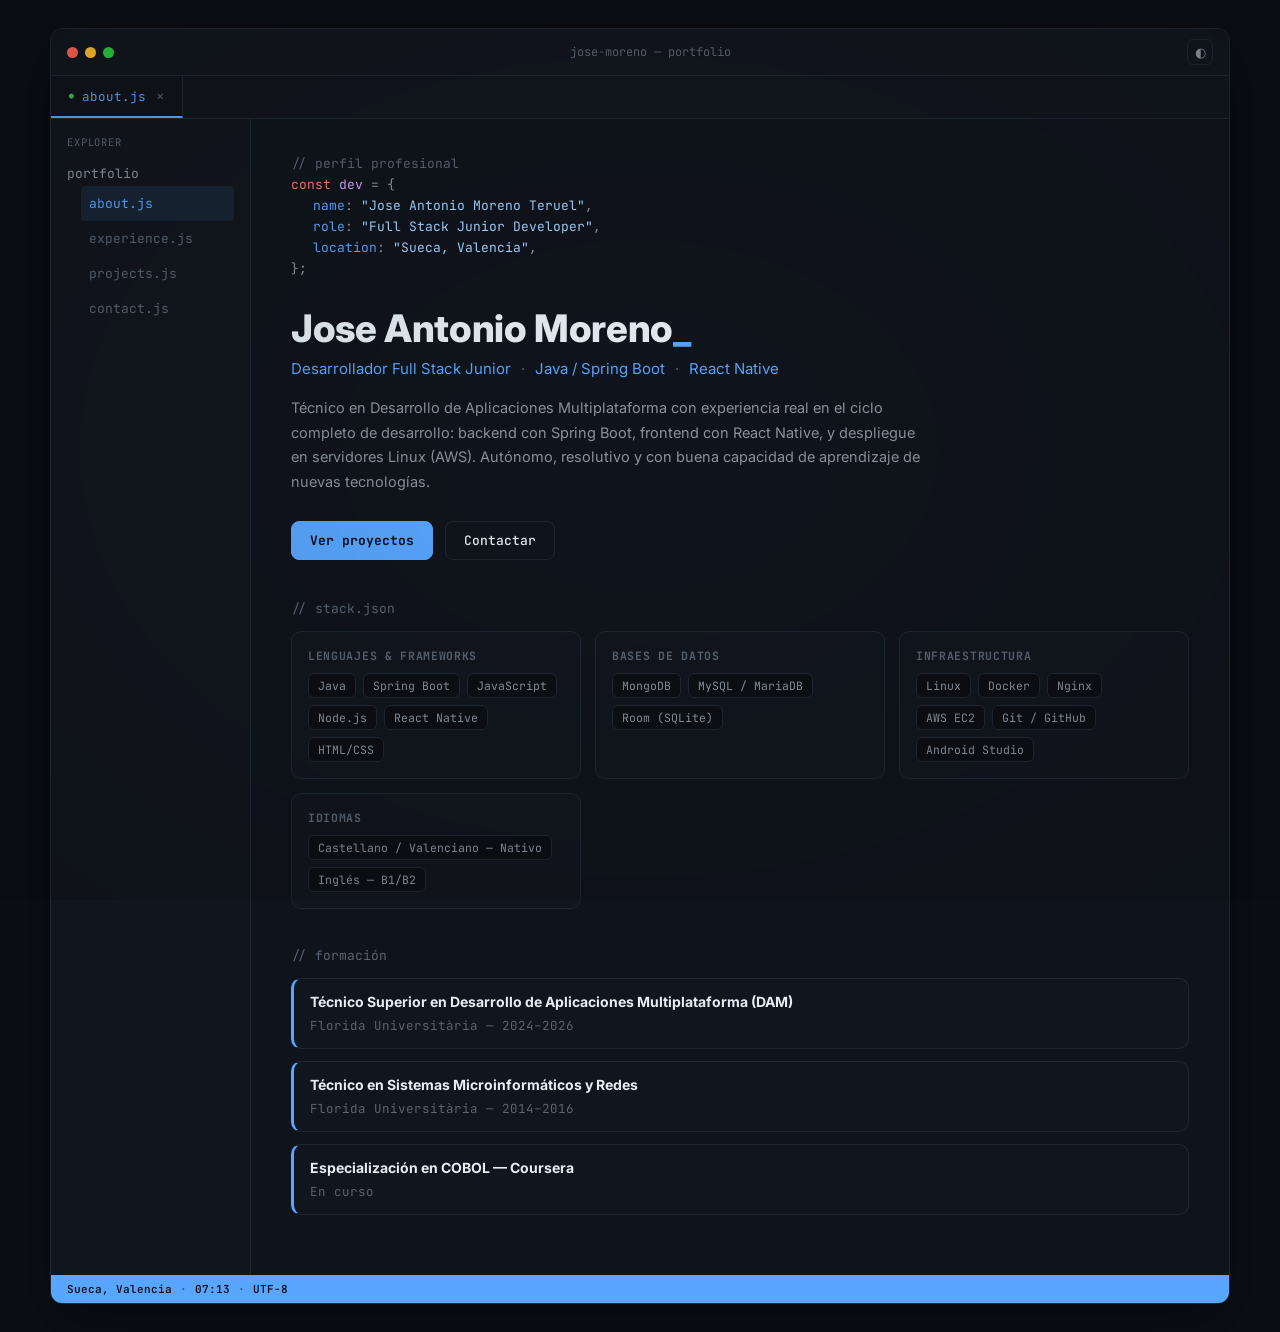
==== index.html @ 54bec108 "Primera versión del portfolio" ====
<!DOCTYPE html>
<html lang="es">
<head>
<meta charset="UTF-8">
<meta name="viewport" content="width=device-width, initial-scale=1.0">
<title>Jose Antonio Moreno — Full Stack Junior Dev</title>
<meta name="description" content="Portfolio de Jose Antonio Moreno Teruel, Desarrollador Full Stack Junior — Java / Spring Boot / React Native.">
<link rel="preconnect" href="https://fonts.googleapis.com">
<link rel="preconnect" href="https://fonts.gstatic.com" crossorigin>
<link href="https://fonts.googleapis.com/css2?family=Inter:wght@400;500;600;700;800&family=JetBrains+Mono:wght@400;500;600;700&display=swap" rel="stylesheet">
<link rel="stylesheet" href="style.css">
</head>
<body>

<div class="crt-overlay" aria-hidden="true"></div>

<div class="ide">

  <!-- Title bar -->
  <div class="titlebar">
    <button class="hamburger" id="hamburger" aria-label="Abrir menú de navegación" aria-expanded="false" aria-controls="sidebar">
      <span></span><span></span><span></span>
    </button>
    <div class="dots"><span class="d red"></span><span class="d yellow"></span><span class="d green"></span></div>
    <div class="titlebar-name">jose-moreno — portfolio</div>
    <button class="theme-toggle" id="themeToggle" aria-label="Cambiar tema" title="Cambiar tema">◐</button>
  </div>

  <!-- Open-file tab: shows which section is active, purely informational (not clickable) -->
  <div class="tabbar" aria-hidden="true">
    <div class="tab active">
      <span class="tab-icon">●</span><span id="activeTabLabel">about.js</span>
      <span class="tab-close">×</span>
    </div>
  </div>

  <div class="ide-body">

    <!-- Backdrop for mobile nav -->
    <div class="sidebar-backdrop" id="sidebarBackdrop"></div>

    <!-- Sidebar: this IS the navigation -->
    <aside class="sidebar" id="sidebar">
      <div class="sidebar-title">EXPLORER</div>
      <ul class="filetree">
        <li class="folder open">portfolio
          <ul>
            <li class="file active" data-goto="about">about.js</li>
            <li class="file" data-goto="experience">experience.js</li>
            <li class="file" data-goto="projects">projects.js</li>
            <li class="file" data-goto="contact">contact.js</li>
          </ul>
        </li>
      </ul>
    </aside>

    <!-- Main panel -->
    <main class="panel">

      <!-- ABOUT -->
      <section class="view active" id="view-about">
        <p class="code-line comment">// perfil profesional</p>
        <p class="code-line"><span class="kw">const</span> <span class="var">dev</span> = {</p>
        <div class="indent">
          <p class="code-line"><span class="prop">name</span>: <span class="str">"Jose Antonio Moreno Teruel"</span>,</p>
          <p class="code-line"><span class="prop">role</span>: <span class="str">"Full Stack Junior Developer"</span>,</p>
          <p class="code-line"><span class="prop">location</span>: <span class="str">"Sueca, Valencia"</span>,</p>
        </div>
        <p class="code-line">};</p>

        <div class="hero">
          <h1>Jose Antonio Moreno<span class="cursor-blink">_</span></h1>
          <p class="hero-role">Desarrollador Full Stack Junior <span class="sep">·</span> Java / Spring Boot <span class="sep">·</span> React Native</p>
          <p class="hero-text">
            Técnico en Desarrollo de Aplicaciones Multiplataforma con experiencia real en el ciclo completo de
            desarrollo: backend con Spring Boot, frontend con React Native, y despliegue en servidores Linux (AWS).
            Autónomo, resolutivo y con buena capacidad de aprendizaje de nuevas tecnologías.
          </p>
          <div class="hero-actions">
            <a class="btn btn-primary" href="#projects" data-goto="projects">Ver proyectos</a>
            <a class="btn btn-ghost" href="#contact" data-goto="contact">Contactar</a>
          </div>
        </div>

        <div class="block">
          <p class="code-line comment">// stack.json</p>
          <div class="skill-grid">
            <div class="skill-card">
              <h4>Lenguajes &amp; frameworks</h4>
              <div class="tags">
                <span>Java</span><span>Spring Boot</span><span>JavaScript</span><span>Node.js</span><span>React Native</span><span>HTML/CSS</span>
              </div>
            </div>
            <div class="skill-card">
              <h4>Bases de datos</h4>
              <div class="tags">
                <span>MongoDB</span><span>MySQL / MariaDB</span><span>Room (SQLite)</span>
              </div>
            </div>
            <div class="skill-card">
              <h4>Infraestructura</h4>
              <div class="tags">
                <span>Linux</span><span>Docker</span><span>Nginx</span><span>AWS EC2</span><span>Git / GitHub</span><span>Android Studio</span>
              </div>
            </div>
            <div class="skill-card">
              <h4>Idiomas</h4>
              <div class="tags">
                <span>Castellano / Valenciano — Nativo</span><span>Inglés — B1/B2</span>
              </div>
            </div>
          </div>
        </div>

        <div class="block">
          <p class="code-line comment">// formación</p>
          <div class="edu-list">
            <div class="edu-item">
              <h4>Técnico Superior en Desarrollo de Aplicaciones Multiplataforma (DAM)</h4>
              <span>Florida Universitària — 2024–2026</span>
            </div>
            <div class="edu-item">
              <h4>Técnico en Sistemas Microinformáticos y Redes</h4>
              <span>Florida Universitària — 2014–2016</span>
            </div>
            <div class="edu-item">
              <h4>Especialización en COBOL — Coursera</h4>
              <span>En curso</span>
            </div>
          </div>
        </div>
      </section>

      <!-- EXPERIENCE -->
      <section class="view" id="view-experience">
        <p class="code-line comment">// experience.log</p>

        <div class="timeline">
          <div class="tl-item">
            <div class="tl-dot"></div>
            <div class="tl-content">
              <div class="tl-head">
                <h3>Desarrollador Full Stack (Prácticas)</h3>
                <span class="tl-date">2026 · 5 meses</span>
              </div>
              <p class="tl-company">Neverlate</p>
              <ul>
                <li>Análisis de requisitos y diseño técnico de funcionalidades para una plataforma SaaS de gestión de citas.</li>
                <li>Despliegue y mantenimiento de la aplicación SaaS en AWS EC2 mediante Docker y Nginx, participando en la configuración del entorno de producción.</li>
                <li>Documentación técnica de procesos y seguimiento del avance del proyecto.</li>
              </ul>
            </div>
          </div>

          <div class="tl-item">
            <div class="tl-dot"></div>
            <div class="tl-content">
              <div class="tl-head">
                <h3>Operario</h3>
                <span class="tl-date">2018 — Actualidad</span>
              </div>
              <p class="tl-company">Consum Cooperativa</p>
              <ul>
                <li>Gestión de stock y coordinación de equipo en un entorno de alta exigencia operativa; compatibilizado con los estudios de DAM.</li>
              </ul>
            </div>
          </div>
        </div>
      </section>

      <!-- PROJECTS -->
      <section class="view" id="view-projects">
        <p class="code-line comment">// projects.map(p => p.launch())</p>

        <div class="project-grid">
          <article class="project-card">
            <div class="project-window">
              <div class="pw-bar"><span class="d red"></span><span class="d yellow"></span><span class="d green"></span></div>
              <div class="pw-body">
                <pre>$ git clone ListOChef
$ npm run build
✓ deployed to AWS EC2</pre>
              </div>
            </div>
            <div class="project-info">
              <h3>ListOChef</h3>
              <p>Proyecto final de DAM: app móvil de gestión de recetas, inventario y gastos.</p>
              <ul>
                <li>Backend en Spring Boot con MongoDB Atlas y Cloudinary; frontend en React Native (Android/iOS).</li>
                <li>Desplegado en servidor propio AWS EC2 con Nginx.</li>
                <li>Desarrollo colaborativo mediante Git/GitHub siguiendo control de versiones.</li>
              </ul>
              <div class="tags">
                <span>Spring Boot</span><span>React Native</span><span>MongoDB</span><span>AWS</span>
              </div>
              <a class="project-link" href="https://github.com/Obikupo21/ListOChef" target="_blank" rel="noopener">
                <svg viewBox="0 0 24 24"><path d="M12 2C6.48 2 2 6.58 2 12.25c0 4.53 2.87 8.37 6.84 9.73.5.1.68-.22.68-.5 0-.24-.01-.87-.01-1.71-2.78.62-3.37-1.37-3.37-1.37-.46-1.19-1.11-1.51-1.11-1.51-.91-.63.07-.62.07-.62 1 .07 1.53 1.05 1.53 1.05.89 1.56 2.34 1.11 2.91.85.09-.66.35-1.11.63-1.37-2.22-.26-4.56-1.14-4.56-5.06 0-1.12.39-2.03 1.03-2.75-.1-.26-.45-1.31.1-2.72 0 0 .84-.28 2.75 1.05a9.3 9.3 0 0 1 5 0c1.91-1.33 2.75-1.05 2.75-1.05.55 1.41.2 2.46.1 2.72.64.72 1.03 1.63 1.03 2.75 0 3.93-2.34 4.79-4.57 5.05.36.32.68.94.68 1.9 0 1.37-.01 2.47-.01 2.81 0 .28.18.61.69.5A10.26 10.26 0 0 0 22 12.25C22 6.58 17.52 2 12 2z"/></svg>
                github.com/Obikupo21/ListOChef
              </a>
            </div>
          </article>

          <article class="project-card">
            <div class="project-window">
              <div class="pw-bar"><span class="d red"></span><span class="d yellow"></span><span class="d green"></span></div>
              <div class="pw-body">
                <pre>$ adb install basic-tracker.apk
✓ Foreground Service running
✓ tracking usage stats...</pre>
              </div>
            </div>
            <div class="project-info">
              <h3>Basic Tracker</h3>
              <p>App Android nativa de control de uso del móvil (bienestar digital).</p>
              <ul>
                <li>Desarrollada en Kotlin con Jetpack Compose; trackea encendidos de pantalla, desbloqueos y tiempo de uso de apps específicas (TikTok, Instagram).</li>
                <li>Foreground Service persistente más Room para almacenamiento local; integración con UsageStatsManager para medir aperturas y tiempo de uso por app.</li>
              </ul>
              <div class="tags">
                <span>Kotlin</span><span>Jetpack Compose</span><span>Room</span>
              </div>
              <a class="project-link" href="https://github.com/Obikupo21/Basic-Tracker" target="_blank" rel="noopener">
                <svg viewBox="0 0 24 24"><path d="M12 2C6.48 2 2 6.58 2 12.25c0 4.53 2.87 8.37 6.84 9.73.5.1.68-.22.68-.5 0-.24-.01-.87-.01-1.71-2.78.62-3.37-1.37-3.37-1.37-.46-1.19-1.11-1.51-1.11-1.51-.91-.63.07-.62.07-.62 1 .07 1.53 1.05 1.53 1.05.89 1.56 2.34 1.11 2.91.85.09-.66.35-1.11.63-1.37-2.22-.26-4.56-1.14-4.56-5.06 0-1.12.39-2.03 1.03-2.75-.1-.26-.45-1.31.1-2.72 0 0 .84-.28 2.75 1.05a9.3 9.3 0 0 1 5 0c1.91-1.33 2.75-1.05 2.75-1.05.55 1.41.2 2.46.1 2.72.64.72 1.03 1.63 1.03 2.75 0 3.93-2.34 4.79-4.57 5.05.36.32.68.94.68 1.9 0 1.37-.01 2.47-.01 2.81 0 .28.18.61.69.5A10.26 10.26 0 0 0 22 12.25C22 6.58 17.52 2 12 2z"/></svg>
                github.com/Obikupo21/Basic-Tracker
              </a>
            </div>
          </article>
        </div>
      </section>

      <!-- CONTACT -->
      <section class="view" id="view-contact">
        <p class="code-line comment">// contact.js — ¿hablamos?</p>
        <p class="code-line"><span class="kw">function</span> <span class="fn">getInTouch</span>() {</p>
        <div class="indent">
          <p class="code-line"><span class="kw">return</span> <span class="str">"siempre abierto a nuevas oportunidades"</span>;</p>
        </div>
        <p class="code-line">}</p>

        <div class="contact-grid">
          <a class="contact-card" href="mailto:joseamteruel@gmail.com">
            <svg viewBox="0 0 24 24"><path d="M20 4H4a2 2 0 0 0-2 2v12a2 2 0 0 0 2 2h16a2 2 0 0 0 2-2V6a2 2 0 0 0-2-2zm0 4-8 5-8-5V6l8 5 8-5z"/></svg>
            <div>
              <h4>Email</h4>
              <span>joseamteruel@gmail.com</span>
            </div>
          </a>

          <a class="contact-card" href="https://github.com/Obikupo21" target="_blank" rel="noopener">
            <svg viewBox="0 0 24 24"><path d="M12 2C6.48 2 2 6.58 2 12.25c0 4.53 2.87 8.37 6.84 9.73.5.1.68-.22.68-.5 0-.24-.01-.87-.01-1.71-2.78.62-3.37-1.37-3.37-1.37-.46-1.19-1.11-1.51-1.11-1.51-.91-.63.07-.62.07-.62 1 .07 1.53 1.05 1.53 1.05.89 1.56 2.34 1.11 2.91.85.09-.66.35-1.11.63-1.37-2.22-.26-4.56-1.14-4.56-5.06 0-1.12.39-2.03 1.03-2.75-.1-.26-.45-1.31.1-2.72 0 0 .84-.28 2.75 1.05a9.3 9.3 0 0 1 5 0c1.91-1.33 2.75-1.05 2.75-1.05.55 1.41.2 2.46.1 2.72.64.72 1.03 1.63 1.03 2.75 0 3.93-2.34 4.79-4.57 5.05.36.32.68.94.68 1.9 0 1.37-.01 2.47-.01 2.81 0 .28.18.61.69.5A10.26 10.26 0 0 0 22 12.25C22 6.58 17.52 2 12 2z"/></svg>
            <div>
              <h4>GitHub</h4>
              <span>github.com/Obikupo21</span>
            </div>
          </a>

          <a class="contact-card" href="https://www.linkedin.com/in/jose-antonio-moreno-teruel-11b0a0272/" target="_blank" rel="noopener">
            <svg viewBox="0 0 24 24"><path d="M20.45 20.45h-3.56v-5.57c0-1.33-.02-3.04-1.85-3.04-1.86 0-2.14 1.45-2.14 2.94v5.67H9.34V9h3.41v1.56h.05c.48-.9 1.64-1.85 3.38-1.85 3.6 0 4.27 2.37 4.27 5.46v6.28zM5.34 7.43a2.07 2.07 0 1 1 0-4.13 2.07 2.07 0 0 1 0 4.13zM7.12 20.45H3.56V9h3.56v11.45z"/></svg>
            <div>
              <h4>LinkedIn</h4>
              <span>in/jose-antonio-moreno-teruel</span>
            </div>
          </a>

          <!--
            Redes ocultas — cambia SHOW_HIDDEN_SOCIALS a true en script.js para mostrarlas.
            TikTok:  https://www.tiktok.com/@obikupo
            YouTube: https://www.youtube.com/channel/UCucxlFjEHsEmnV-yfiIUhxA
          -->
          <div id="hiddenSocials" hidden></div>
        </div>
      </section>

    </main>
  </div>

  <!-- Status bar -->
  <div class="statusbar">
    <span>Sueca, Valencia</span>
    <span class="statusbar-sep">·</span>
    <span id="statusClock"></span>
    <span class="statusbar-sep">·</span>
    <span>UTF-8</span>
  </div>
</div>

<script src="script.js"></script>
</body>
</html>
---- style.css ----
:root{
  --bg:#0b0e14;
  --panel:#0f131b;
  --panel-2:#11151d;
  --line:#1f2733;
  --ink:#e6edf3;
  --ink-soft:#8b949e;
  --ink-faint:#5a6474;
  --accent:#58a6ff;
  --accent-2:#3fb950;
  --purple:#d2a8ff;
  --str:#a5d6ff;
  --font-sans:'Inter', -apple-system, BlinkMacSystemFont, 'Segoe UI', sans-serif;
  --font-mono:'JetBrains Mono', 'SFMono-Regular', Consolas, monospace;
}

:root[data-theme="light"]{
  --bg:#f4f6fa;
  --panel:#ffffff;
  --panel-2:#f0f2f7;
  --line:#e2e8f0;
  --ink:#1b2430;
  --ink-soft:#5a6474;
  --ink-faint:#8a93a4;
  --accent:#2563eb;
  --accent-2:#16a34a;
  --purple:#7c3aed;
  --str:#0369a1;
}

*{ box-sizing:border-box; }

html,body{
  margin:0;
  background:var(--bg);
  color:var(--ink);
  font-family:var(--font-sans);
  -webkit-font-smoothing:antialiased;
}

a{ color:inherit; }

.crt-overlay{
  position:fixed; inset:0; pointer-events:none; z-index:50;
  background:radial-gradient(ellipse at center, transparent 0%, rgba(0,0,0,.15) 100%);
  mix-blend-mode:multiply;
}
:root[data-theme="light"] .crt-overlay{ display:none; }

.ide{
  max-width:1180px;
  margin:28px auto;
  border:1px solid var(--line);
  border-radius:12px;
  overflow:hidden;
  box-shadow:0 20px 60px rgba(0,0,0,.35);
  background:var(--panel);
}

/* Title bar */
.titlebar{
  display:flex; align-items:center; gap:12px;
  padding:10px 16px;
  background:var(--panel-2);
  border-bottom:1px solid var(--line);
}
.dots{ display:flex; gap:7px; }
.d{ width:11px; height:11px; border-radius:50%; display:inline-block; }
.d.red{ background:#ff5f57; }
.d.yellow{ background:#febc2e; }
.d.green{ background:#28c840; }
.titlebar-name{
  flex:1; text-align:center; font-family:var(--font-mono); font-size:12px; color:var(--ink-faint);
}
.theme-toggle{
  background:none; border:1px solid var(--line); color:var(--ink-soft);
  width:26px; height:26px; border-radius:6px; cursor:pointer; font-size:13px; line-height:1;
  flex-shrink:0;
}
.theme-toggle:hover{ color:var(--accent); border-color:var(--accent); }

/* Hamburger (mobile nav trigger, hidden on desktop) */
.hamburger{
  display:flex; flex-direction:column; justify-content:center; gap:4px;
  width:26px; height:26px; background:none; border:none; cursor:pointer; padding:0; flex-shrink:0;
}
.hamburger span{ display:block; height:2px; background:var(--ink-soft); border-radius:2px; }
@media(min-width:900px){ .hamburger{ display:none; } }

/* Tab bar — shows the currently open file, purely informational (no click affordance) */
.tabbar{
  display:flex; background:var(--panel-2); border-bottom:1px solid var(--line);
}
.tab{
  font-family:var(--font-mono); font-size:12.5px;
  padding:11px 18px; white-space:nowrap;
  display:flex; align-items:center; gap:8px;
  color:var(--accent); background:var(--panel);
  border-right:1px solid var(--line); border-bottom:2px solid var(--accent);
}
.tab-icon{ font-size:8px; color:var(--accent-2); }
.tab-close{ color:var(--ink-faint); font-size:14px; margin-left:2px; }

/* Body layout */
.ide-body{ display:flex; min-height:560px; position:relative; }

.sidebar-title{
  font-size:10.5px; letter-spacing:.08em; color:var(--ink-faint); padding:0 16px 10px;
  font-family:var(--font-mono);
}
.filetree{ list-style:none; margin:0; padding:0; font-family:var(--font-mono); font-size:13px; }
.filetree .folder{ padding:6px 16px; color:var(--ink-soft); }
.filetree .folder > ul{ list-style:none; margin:4px 0 0; padding:0 0 0 14px; }
.filetree .file{ padding:9px 8px; border-radius:4px; color:var(--ink-faint); cursor:pointer; }
.filetree .file:hover{ color:var(--ink-soft); }
.filetree .file.active{ color:var(--accent); background:rgba(88,166,255,.1); }

/* Sidebar — the real navigation. Static column on desktop, slide-in drawer on mobile. */
.sidebar{
  width:200px; flex-shrink:0; background:var(--panel-2);
  border-right:1px solid var(--line); padding:16px 0;
}
.sidebar-backdrop{ display:none; }

@media(max-width:899px){
  .sidebar{
    position:fixed; top:0; left:0; bottom:0; z-index:60;
    transform:translateX(-100%); transition:transform .25s ease;
    box-shadow:8px 0 24px rgba(0,0,0,.3);
  }
  .sidebar.open{ transform:translateX(0); }
  .sidebar-backdrop{
    display:block; position:fixed; inset:0; background:rgba(0,0,0,.45);
    opacity:0; pointer-events:none; transition:opacity .25s ease; z-index:55;
  }
  .sidebar-backdrop.open{ opacity:1; pointer-events:auto; }
  .filetree .file{ padding:11px 10px; font-size:14px; }
}

.panel{
  flex:1; min-width:0; padding:36px 40px 60px;
}

.view{ display:none; }
.view.active{ display:block; animation:fadeIn .35s ease; }
@keyframes fadeIn{ from{opacity:0; transform:translateY(6px);} to{opacity:1; transform:none;} }

/* Code-style lines */
.code-line{
  font-family:var(--font-mono); font-size:13px; margin:0 0 4px; color:var(--ink-soft);
}
.comment{ color:var(--ink-faint); }
.kw{ color:#ff7b72; }
.var, .fn{ color:var(--purple); }
.prop{ color:var(--accent); }
.str{ color:var(--str); }
.indent{ padding-left:22px; }

/* Hero */
.hero{ margin:20px 0 40px; padding-top:8px; }
.hero h1{
  font-family:var(--font-sans); font-size:38px; font-weight:800; margin:0 0 8px; letter-spacing:-.01em;
}
.cursor-blink{ color:var(--accent); animation:blink 1s step-end infinite; }
@keyframes blink{ 50%{ opacity:0; } }
.hero-role{ font-size:15px; color:var(--accent); margin:0 0 18px; }
.hero-role .sep{ color:var(--ink-faint); margin:0 6px; }
.hero-text{ font-size:14.5px; line-height:1.7; color:var(--ink-soft); max-width:640px; margin:0 0 26px; }

.hero-actions{ display:flex; gap:12px; flex-wrap:wrap; }
.btn{
  font-family:var(--font-mono); font-size:13px; font-weight:500; text-decoration:none;
  padding:10px 18px; border-radius:8px; cursor:pointer; border:1px solid var(--line);
}
.btn-primary{ background:var(--accent); color:#0b0e14; border-color:var(--accent); font-weight:700; }
.btn-primary:hover{ opacity:.9; }
.btn-ghost{ color:var(--ink); }
.btn-ghost:hover{ border-color:var(--accent); color:var(--accent); }

.block{ margin-top:38px; }

/* Skills grid */
.skill-grid{
  display:grid; grid-template-columns:repeat(auto-fit, minmax(220px,1fr)); gap:14px; margin-top:14px;
}
.skill-card{
  background:var(--panel-2); border:1px solid var(--line); border-radius:10px; padding:16px;
}
.skill-card h4{
  margin:0 0 10px; font-size:11.5px; text-transform:uppercase; letter-spacing:.06em; color:var(--ink-faint);
  font-family:var(--font-mono);
}
.tags{ display:flex; flex-wrap:wrap; gap:7px; }
.tags span{
  font-size:11.5px; font-family:var(--font-mono); color:var(--ink-soft);
  background:var(--bg); border:1px solid var(--line); padding:4px 9px; border-radius:6px;
}

/* Education */
.edu-list{ display:flex; flex-direction:column; gap:12px; margin-top:14px; }
.edu-item{
  padding:14px 16px; background:var(--panel-2); border:1px solid var(--line); border-radius:10px;
  border-left:3px solid var(--accent);
}
.edu-item h4{ margin:0 0 4px; font-size:14px; }
.edu-item span{ font-size:12.5px; color:var(--ink-faint); font-family:var(--font-mono); }

/* Timeline (experience) */
.timeline{ margin-top:24px; display:flex; flex-direction:column; gap:0; }
.tl-item{ display:flex; gap:20px; position:relative; padding-bottom:36px; }
.tl-item:last-child{ padding-bottom:0; }
.tl-item::before{
  content:''; position:absolute; left:5px; top:16px; bottom:0; width:1px; background:var(--line);
}
.tl-item:last-child::before{ display:none; }
.tl-dot{
  width:11px; height:11px; border-radius:50%; background:var(--accent); flex-shrink:0; margin-top:4px;
  box-shadow:0 0 0 4px rgba(88,166,255,.15);
}
.tl-content{ flex:1; }
.tl-head{ display:flex; justify-content:space-between; gap:12px; flex-wrap:wrap; align-items:baseline; }
.tl-head h3{ margin:0; font-size:16px; }
.tl-date{ font-family:var(--font-mono); font-size:12px; color:var(--ink-faint); white-space:nowrap; }
.tl-company{ margin:4px 0 10px; font-size:13px; color:var(--accent); font-weight:600; }
.tl-content ul{ margin:0; padding-left:18px; }
.tl-content li{ font-size:13.5px; line-height:1.6; color:var(--ink-soft); margin-bottom:5px; }
.tl-content li::marker{ color:var(--accent-2); }

/* Projects */
.project-grid{
  display:grid; grid-template-columns:repeat(auto-fit, minmax(320px,1fr)); gap:22px; margin-top:20px;
}
.project-card{
  background:var(--panel-2); border:1px solid var(--line); border-radius:12px; overflow:hidden;
}
.project-window{ background:#05070b; }
.pw-bar{ display:flex; gap:6px; padding:9px 12px; border-bottom:1px solid #1a212c; }
.pw-bar .d{ width:8px; height:8px; }
.pw-body{ padding:16px; }
.pw-body pre{
  margin:0; font-family:var(--font-mono); font-size:11.5px; line-height:1.7; color:var(--accent-2);
  white-space:pre-wrap;
}
.project-info{ padding:20px; }
.project-info h3{ margin:0 0 8px; font-size:17px; }
.project-info p{ margin:0 0 12px; font-size:13.5px; color:var(--ink-soft); line-height:1.6; }
.project-info ul{ margin:0 0 14px; padding-left:18px; }
.project-info li{ font-size:13px; color:var(--ink-soft); line-height:1.6; margin-bottom:4px; }
.project-info li::marker{ color:var(--accent-2); }
.project-info .tags{ margin-bottom:16px; }
.project-link{
  display:inline-flex; align-items:center; gap:8px; font-size:12.5px; font-family:var(--font-mono);
  color:var(--accent); text-decoration:none;
}
.project-link:hover{ text-decoration:underline; }
.project-link svg{ width:15px; height:15px; fill:currentColor; }

/* Contact */
.contact-grid{
  display:grid; grid-template-columns:repeat(auto-fit, minmax(240px,1fr)); gap:14px; margin-top:28px;
}
.contact-card{
  display:flex; align-items:center; gap:14px; padding:18px; text-decoration:none;
  background:var(--panel-2); border:1px solid var(--line); border-radius:12px;
  transition:border-color .15s, transform .15s;
}
.contact-card:hover{ border-color:var(--accent); transform:translateY(-2px); }
.contact-card svg{ width:24px; height:24px; fill:var(--accent); flex-shrink:0; }
.contact-card h4{ margin:0 0 3px; font-size:13.5px; }
.contact-card span{ font-size:12px; color:var(--ink-faint); font-family:var(--font-mono); word-break:break-word; }

/* Status bar */
.statusbar{
  display:flex; gap:8px; align-items:center; padding:7px 16px;
  background:var(--accent); color:#0b0e14; font-size:11px; font-family:var(--font-mono); font-weight:600;
}
.statusbar-sep{ opacity:.5; }

/* Responsive */
@media(max-width:640px){
  .ide{ margin:0; border-radius:0; border:none; }
  .panel{ padding:26px 20px 50px; }
  .hero h1{ font-size:28px; }
  .tab{ padding:10px 14px; font-size:11.5px; }
}
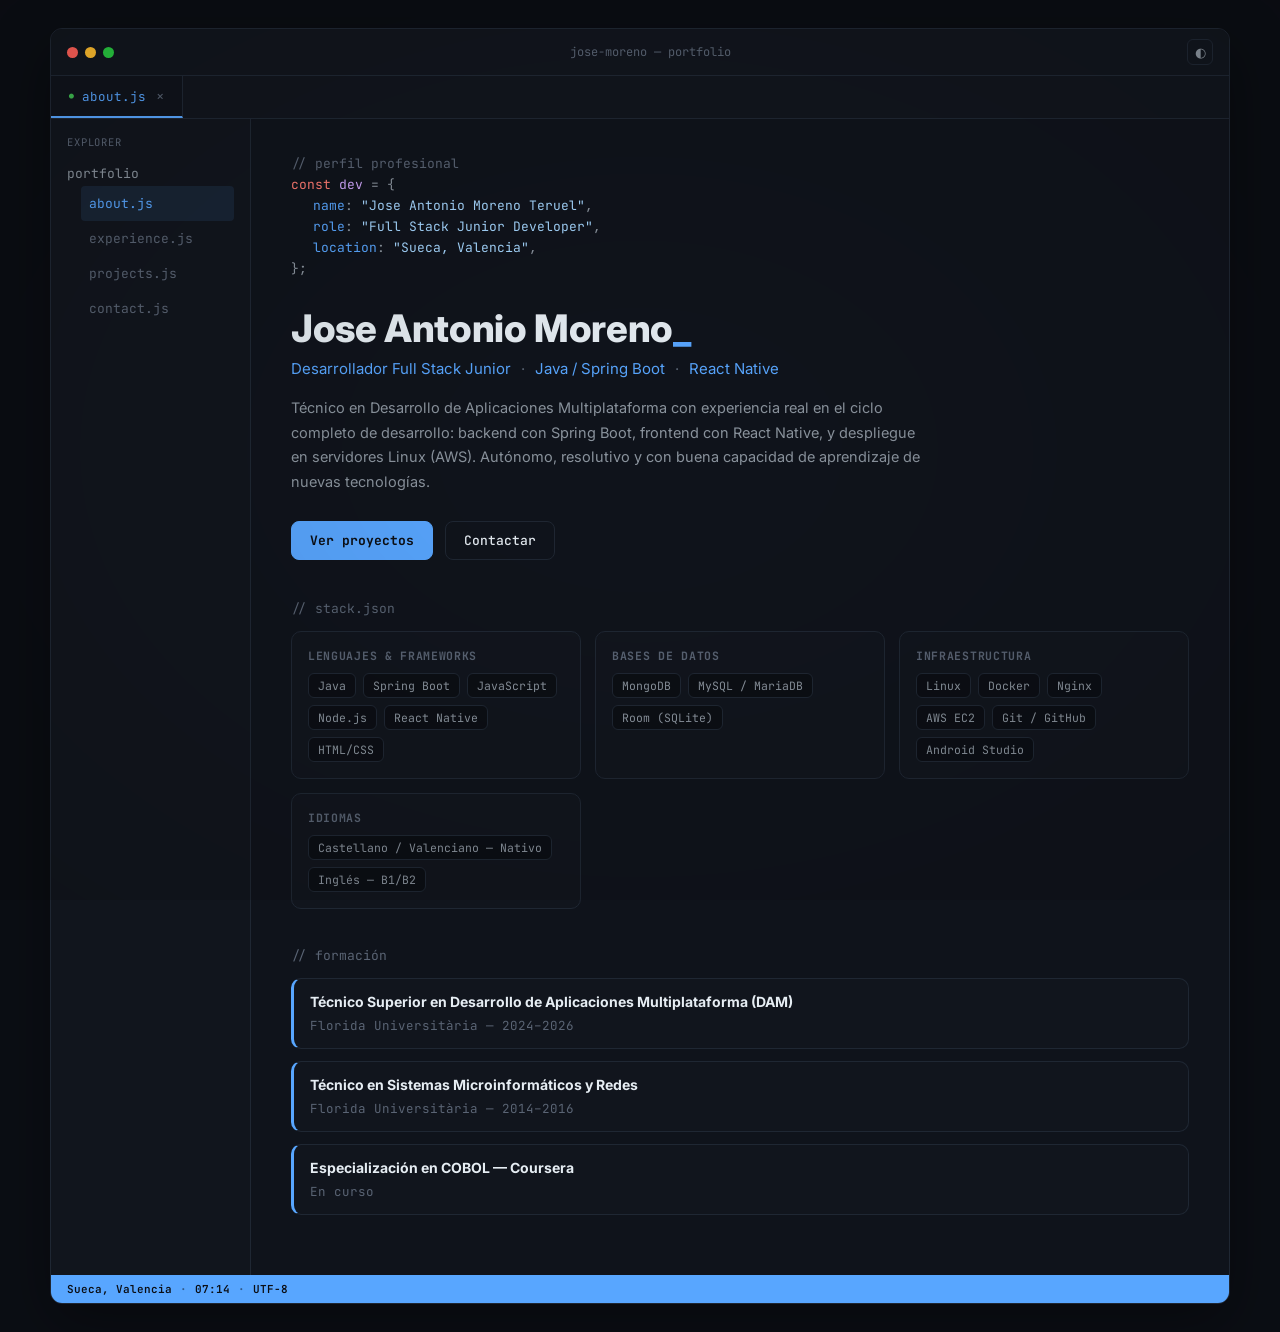
==== commit aa84f126: "Separar en secciones" ====
--- a/index.html
+++ b/index.html
@@ -16,270 +16,120 @@
 
 <div class="ide">
 
-  <!-- Title bar -->
   <div class="titlebar">
     <button class="hamburger" id="hamburger" aria-label="Abrir menú de navegación" aria-expanded="false" aria-controls="sidebar">
       <span></span><span></span><span></span>
     </button>
     <div class="dots"><span class="d red"></span><span class="d yellow"></span><span class="d green"></span></div>
-    <div class="titlebar-name">jose-moreno — portfolio</div>
-    <button class="theme-toggle" id="themeToggle" aria-label="Cambiar tema" title="Cambiar tema">◐</button>
+    <div class="titlebar-name">jose-moreno &mdash; portfolio</div>
+    <button class="theme-toggle" id="themeToggle" aria-label="Cambiar tema" title="Cambiar tema">&#9680;</button>
   </div>
 
-  <!-- Open-file tab: shows which section is active, purely informational (not clickable) -->
   <div class="tabbar" aria-hidden="true">
     <div class="tab active">
-      <span class="tab-icon">●</span><span id="activeTabLabel">about.js</span>
-      <span class="tab-close">×</span>
+      <span class="tab-icon">&#9679;</span><span>about.js</span>
+      <span class="tab-close">&times;</span>
     </div>
   </div>
 
   <div class="ide-body">
 
-    <!-- Backdrop for mobile nav -->
     <div class="sidebar-backdrop" id="sidebarBackdrop"></div>
 
-    <!-- Sidebar: this IS the navigation -->
     <aside class="sidebar" id="sidebar">
       <div class="sidebar-title">EXPLORER</div>
       <ul class="filetree">
         <li class="folder open">portfolio
           <ul>
-            <li class="file active" data-goto="about">about.js</li>
-            <li class="file" data-goto="experience">experience.js</li>
-            <li class="file" data-goto="projects">projects.js</li>
-            <li class="file" data-goto="contact">contact.js</li>
+            <li><a class="file active" href="index.html" aria-current="page">about.js</a></li>
+            <li><a class="file" href="experience.html">experience.js</a></li>
+            <li><a class="file" href="projects.html">projects.js</a></li>
+            <li><a class="file" href="contact.html">contact.js</a></li>
           </ul>
         </li>
       </ul>
     </aside>
 
-    <!-- Main panel -->
     <main class="panel">
+      <p class="code-line comment">// perfil profesional</p>
+      <p class="code-line"><span class="kw">const</span> <span class="var">dev</span> = {</p>
+      <div class="indent">
+        <p class="code-line"><span class="prop">name</span>: <span class="str">"Jose Antonio Moreno Teruel"</span>,</p>
+        <p class="code-line"><span class="prop">role</span>: <span class="str">"Full Stack Junior Developer"</span>,</p>
+        <p class="code-line"><span class="prop">location</span>: <span class="str">"Sueca, Valencia"</span>,</p>
+      </div>
+      <p class="code-line">};</p>
 
-      <!-- ABOUT -->
-      <section class="view active" id="view-about">
-        <p class="code-line comment">// perfil profesional</p>
-        <p class="code-line"><span class="kw">const</span> <span class="var">dev</span> = {</p>
-        <div class="indent">
-          <p class="code-line"><span class="prop">name</span>: <span class="str">"Jose Antonio Moreno Teruel"</span>,</p>
-          <p class="code-line"><span class="prop">role</span>: <span class="str">"Full Stack Junior Developer"</span>,</p>
-          <p class="code-line"><span class="prop">location</span>: <span class="str">"Sueca, Valencia"</span>,</p>
+      <div class="hero">
+        <h1>Jose Antonio Moreno<span class="cursor-blink">_</span></h1>
+        <p class="hero-role">Desarrollador Full Stack Junior <span class="sep">&middot;</span> Java / Spring Boot <span class="sep">&middot;</span> React Native</p>
+        <p class="hero-text">
+          Técnico en Desarrollo de Aplicaciones Multiplataforma con experiencia real en el ciclo completo de
+          desarrollo: backend con Spring Boot, frontend con React Native, y despliegue en servidores Linux (AWS).
+          Autónomo, resolutivo y con buena capacidad de aprendizaje de nuevas tecnologías.
+        </p>
+        <div class="hero-actions">
+          <a class="btn btn-primary" href="projects.html">Ver proyectos</a>
+          <a class="btn btn-ghost" href="contact.html">Contactar</a>
         </div>
-        <p class="code-line">};</p>
+      </div>
 
-        <div class="hero">
-          <h1>Jose Antonio Moreno<span class="cursor-blink">_</span></h1>
-          <p class="hero-role">Desarrollador Full Stack Junior <span class="sep">·</span> Java / Spring Boot <span class="sep">·</span> React Native</p>
-          <p class="hero-text">
-            Técnico en Desarrollo de Aplicaciones Multiplataforma con experiencia real en el ciclo completo de
-            desarrollo: backend con Spring Boot, frontend con React Native, y despliegue en servidores Linux (AWS).
-            Autónomo, resolutivo y con buena capacidad de aprendizaje de nuevas tecnologías.
-          </p>
-          <div class="hero-actions">
-            <a class="btn btn-primary" href="#projects" data-goto="projects">Ver proyectos</a>
-            <a class="btn btn-ghost" href="#contact" data-goto="contact">Contactar</a>
+      <div class="block">
+        <p class="code-line comment">// stack.json</p>
+        <div class="skill-grid">
+          <div class="skill-card">
+            <h4>Lenguajes &amp; frameworks</h4>
+            <div class="tags">
+              <span>Java</span><span>Spring Boot</span><span>JavaScript</span><span>Node.js</span><span>React Native</span><span>HTML/CSS</span>
+            </div>
           </div>
-        </div>
-
-        <div class="block">
-          <p class="code-line comment">// stack.json</p>
-          <div class="skill-grid">
-            <div class="skill-card">
-              <h4>Lenguajes &amp; frameworks</h4>
-              <div class="tags">
-                <span>Java</span><span>Spring Boot</span><span>JavaScript</span><span>Node.js</span><span>React Native</span><span>HTML/CSS</span>
-              </div>
+          <div class="skill-card">
+            <h4>Bases de datos</h4>
+            <div class="tags">
+              <span>MongoDB</span><span>MySQL / MariaDB</span><span>Room (SQLite)</span>
             </div>
-            <div class="skill-card">
-              <h4>Bases de datos</h4>
-              <div class="tags">
-                <span>MongoDB</span><span>MySQL / MariaDB</span><span>Room (SQLite)</span>
-              </div>
+          </div>
+          <div class="skill-card">
+            <h4>Infraestructura</h4>
+            <div class="tags">
+              <span>Linux</span><span>Docker</span><span>Nginx</span><span>AWS EC2</span><span>Git / GitHub</span><span>Android Studio</span>
             </div>
-            <div class="skill-card">
-              <h4>Infraestructura</h4>
-              <div class="tags">
-                <span>Linux</span><span>Docker</span><span>Nginx</span><span>AWS EC2</span><span>Git / GitHub</span><span>Android Studio</span>
-              </div>
-            </div>
-            <div class="skill-card">
-              <h4>Idiomas</h4>
-              <div class="tags">
-                <span>Castellano / Valenciano — Nativo</span><span>Inglés — B1/B2</span>
-              </div>
+          </div>
+          <div class="skill-card">
+            <h4>Idiomas</h4>
+            <div class="tags">
+              <span>Castellano / Valenciano &mdash; Nativo</span><span>Inglés &mdash; B1/B2</span>
             </div>
           </div>
         </div>
+      </div>
 
-        <div class="block">
-          <p class="code-line comment">// formación</p>
-          <div class="edu-list">
-            <div class="edu-item">
-              <h4>Técnico Superior en Desarrollo de Aplicaciones Multiplataforma (DAM)</h4>
-              <span>Florida Universitària — 2024–2026</span>
-            </div>
-            <div class="edu-item">
-              <h4>Técnico en Sistemas Microinformáticos y Redes</h4>
-              <span>Florida Universitària — 2014–2016</span>
-            </div>
-            <div class="edu-item">
-              <h4>Especialización en COBOL — Coursera</h4>
-              <span>En curso</span>
-            </div>
+      <div class="block">
+        <p class="code-line comment">// formación</p>
+        <div class="edu-list">
+          <div class="edu-item">
+            <h4>Técnico Superior en Desarrollo de Aplicaciones Multiplataforma (DAM)</h4>
+            <span>Florida Universitària &mdash; 2024&ndash;2026</span>
+          </div>
+          <div class="edu-item">
+            <h4>Técnico en Sistemas Microinformáticos y Redes</h4>
+            <span>Florida Universitària &mdash; 2014&ndash;2016</span>
+          </div>
+          <div class="edu-item">
+            <h4>Especialización en COBOL &mdash; Coursera</h4>
+            <span>En curso</span>
           </div>
         </div>
-      </section>
-
-      <!-- EXPERIENCE -->
-      <section class="view" id="view-experience">
-        <p class="code-line comment">// experience.log</p>
-
-        <div class="timeline">
-          <div class="tl-item">
-            <div class="tl-dot"></div>
-            <div class="tl-content">
-              <div class="tl-head">
-                <h3>Desarrollador Full Stack (Prácticas)</h3>
-                <span class="tl-date">2026 · 5 meses</span>
-              </div>
-              <p class="tl-company">Neverlate</p>
-              <ul>
-                <li>Análisis de requisitos y diseño técnico de funcionalidades para una plataforma SaaS de gestión de citas.</li>
-                <li>Despliegue y mantenimiento de la aplicación SaaS en AWS EC2 mediante Docker y Nginx, participando en la configuración del entorno de producción.</li>
-                <li>Documentación técnica de procesos y seguimiento del avance del proyecto.</li>
-              </ul>
-            </div>
-          </div>
-
-          <div class="tl-item">
-            <div class="tl-dot"></div>
-            <div class="tl-content">
-              <div class="tl-head">
-                <h3>Operario</h3>
-                <span class="tl-date">2018 — Actualidad</span>
-              </div>
-              <p class="tl-company">Consum Cooperativa</p>
-              <ul>
-                <li>Gestión de stock y coordinación de equipo en un entorno de alta exigencia operativa; compatibilizado con los estudios de DAM.</li>
-              </ul>
-            </div>
-          </div>
-        </div>
-      </section>
-
-      <!-- PROJECTS -->
-      <section class="view" id="view-projects">
-        <p class="code-line comment">// projects.map(p => p.launch())</p>
-
-        <div class="project-grid">
-          <article class="project-card">
-            <div class="project-window">
-              <div class="pw-bar"><span class="d red"></span><span class="d yellow"></span><span class="d green"></span></div>
-              <div class="pw-body">
-                <pre>$ git clone ListOChef
-$ npm run build
-✓ deployed to AWS EC2</pre>
-              </div>
-            </div>
-            <div class="project-info">
-              <h3>ListOChef</h3>
-              <p>Proyecto final de DAM: app móvil de gestión de recetas, inventario y gastos.</p>
-              <ul>
-                <li>Backend en Spring Boot con MongoDB Atlas y Cloudinary; frontend en React Native (Android/iOS).</li>
-                <li>Desplegado en servidor propio AWS EC2 con Nginx.</li>
-                <li>Desarrollo colaborativo mediante Git/GitHub siguiendo control de versiones.</li>
-              </ul>
-              <div class="tags">
-                <span>Spring Boot</span><span>React Native</span><span>MongoDB</span><span>AWS</span>
-              </div>
-              <a class="project-link" href="https://github.com/Obikupo21/ListOChef" target="_blank" rel="noopener">
-                <svg viewBox="0 0 24 24"><path d="M12 2C6.48 2 2 6.58 2 12.25c0 4.53 2.87 8.37 6.84 9.73.5.1.68-.22.68-.5 0-.24-.01-.87-.01-1.71-2.78.62-3.37-1.37-3.37-1.37-.46-1.19-1.11-1.51-1.11-1.51-.91-.63.07-.62.07-.62 1 .07 1.53 1.05 1.53 1.05.89 1.56 2.34 1.11 2.91.85.09-.66.35-1.11.63-1.37-2.22-.26-4.56-1.14-4.56-5.06 0-1.12.39-2.03 1.03-2.75-.1-.26-.45-1.31.1-2.72 0 0 .84-.28 2.75 1.05a9.3 9.3 0 0 1 5 0c1.91-1.33 2.75-1.05 2.75-1.05.55 1.41.2 2.46.1 2.72.64.72 1.03 1.63 1.03 2.75 0 3.93-2.34 4.79-4.57 5.05.36.32.68.94.68 1.9 0 1.37-.01 2.47-.01 2.81 0 .28.18.61.69.5A10.26 10.26 0 0 0 22 12.25C22 6.58 17.52 2 12 2z"/></svg>
-                github.com/Obikupo21/ListOChef
-              </a>
-            </div>
-          </article>
-
-          <article class="project-card">
-            <div class="project-window">
-              <div class="pw-bar"><span class="d red"></span><span class="d yellow"></span><span class="d green"></span></div>
-              <div class="pw-body">
-                <pre>$ adb install basic-tracker.apk
-✓ Foreground Service running
-✓ tracking usage stats...</pre>
-              </div>
-            </div>
-            <div class="project-info">
-              <h3>Basic Tracker</h3>
-              <p>App Android nativa de control de uso del móvil (bienestar digital).</p>
-              <ul>
-                <li>Desarrollada en Kotlin con Jetpack Compose; trackea encendidos de pantalla, desbloqueos y tiempo de uso de apps específicas (TikTok, Instagram).</li>
-                <li>Foreground Service persistente más Room para almacenamiento local; integración con UsageStatsManager para medir aperturas y tiempo de uso por app.</li>
-              </ul>
-              <div class="tags">
-                <span>Kotlin</span><span>Jetpack Compose</span><span>Room</span>
-              </div>
-              <a class="project-link" href="https://github.com/Obikupo21/Basic-Tracker" target="_blank" rel="noopener">
-                <svg viewBox="0 0 24 24"><path d="M12 2C6.48 2 2 6.58 2 12.25c0 4.53 2.87 8.37 6.84 9.73.5.1.68-.22.68-.5 0-.24-.01-.87-.01-1.71-2.78.62-3.37-1.37-3.37-1.37-.46-1.19-1.11-1.51-1.11-1.51-.91-.63.07-.62.07-.62 1 .07 1.53 1.05 1.53 1.05.89 1.56 2.34 1.11 2.91.85.09-.66.35-1.11.63-1.37-2.22-.26-4.56-1.14-4.56-5.06 0-1.12.39-2.03 1.03-2.75-.1-.26-.45-1.31.1-2.72 0 0 .84-.28 2.75 1.05a9.3 9.3 0 0 1 5 0c1.91-1.33 2.75-1.05 2.75-1.05.55 1.41.2 2.46.1 2.72.64.72 1.03 1.63 1.03 2.75 0 3.93-2.34 4.79-4.57 5.05.36.32.68.94.68 1.9 0 1.37-.01 2.47-.01 2.81 0 .28.18.61.69.5A10.26 10.26 0 0 0 22 12.25C22 6.58 17.52 2 12 2z"/></svg>
-                github.com/Obikupo21/Basic-Tracker
-              </a>
-            </div>
-          </article>
-        </div>
-      </section>
-
-      <!-- CONTACT -->
-      <section class="view" id="view-contact">
-        <p class="code-line comment">// contact.js — ¿hablamos?</p>
-        <p class="code-line"><span class="kw">function</span> <span class="fn">getInTouch</span>() {</p>
-        <div class="indent">
-          <p class="code-line"><span class="kw">return</span> <span class="str">"siempre abierto a nuevas oportunidades"</span>;</p>
-        </div>
-        <p class="code-line">}</p>
-
-        <div class="contact-grid">
-          <a class="contact-card" href="mailto:joseamteruel@gmail.com">
-            <svg viewBox="0 0 24 24"><path d="M20 4H4a2 2 0 0 0-2 2v12a2 2 0 0 0 2 2h16a2 2 0 0 0 2-2V6a2 2 0 0 0-2-2zm0 4-8 5-8-5V6l8 5 8-5z"/></svg>
-            <div>
-              <h4>Email</h4>
-              <span>joseamteruel@gmail.com</span>
-            </div>
-          </a>
-
-          <a class="contact-card" href="https://github.com/Obikupo21" target="_blank" rel="noopener">
-            <svg viewBox="0 0 24 24"><path d="M12 2C6.48 2 2 6.58 2 12.25c0 4.53 2.87 8.37 6.84 9.73.5.1.68-.22.68-.5 0-.24-.01-.87-.01-1.71-2.78.62-3.37-1.37-3.37-1.37-.46-1.19-1.11-1.51-1.11-1.51-.91-.63.07-.62.07-.62 1 .07 1.53 1.05 1.53 1.05.89 1.56 2.34 1.11 2.91.85.09-.66.35-1.11.63-1.37-2.22-.26-4.56-1.14-4.56-5.06 0-1.12.39-2.03 1.03-2.75-.1-.26-.45-1.31.1-2.72 0 0 .84-.28 2.75 1.05a9.3 9.3 0 0 1 5 0c1.91-1.33 2.75-1.05 2.75-1.05.55 1.41.2 2.46.1 2.72.64.72 1.03 1.63 1.03 2.75 0 3.93-2.34 4.79-4.57 5.05.36.32.68.94.68 1.9 0 1.37-.01 2.47-.01 2.81 0 .28.18.61.69.5A10.26 10.26 0 0 0 22 12.25C22 6.58 17.52 2 12 2z"/></svg>
-            <div>
-              <h4>GitHub</h4>
-              <span>github.com/Obikupo21</span>
-            </div>
-          </a>
-
-          <a class="contact-card" href="https://www.linkedin.com/in/jose-antonio-moreno-teruel-11b0a0272/" target="_blank" rel="noopener">
-            <svg viewBox="0 0 24 24"><path d="M20.45 20.45h-3.56v-5.57c0-1.33-.02-3.04-1.85-3.04-1.86 0-2.14 1.45-2.14 2.94v5.67H9.34V9h3.41v1.56h.05c.48-.9 1.64-1.85 3.38-1.85 3.6 0 4.27 2.37 4.27 5.46v6.28zM5.34 7.43a2.07 2.07 0 1 1 0-4.13 2.07 2.07 0 0 1 0 4.13zM7.12 20.45H3.56V9h3.56v11.45z"/></svg>
-            <div>
-              <h4>LinkedIn</h4>
-              <span>in/jose-antonio-moreno-teruel</span>
-            </div>
-          </a>
-
-          <!--
-            Redes ocultas — cambia SHOW_HIDDEN_SOCIALS a true en script.js para mostrarlas.
-            TikTok:  https://www.tiktok.com/@obikupo
-            YouTube: https://www.youtube.com/channel/UCucxlFjEHsEmnV-yfiIUhxA
-          -->
-          <div id="hiddenSocials" hidden></div>
-        </div>
-      </section>
+      </div>
 
     </main>
   </div>
 
-  <!-- Status bar -->
   <div class="statusbar">
     <span>Sueca, Valencia</span>
-    <span class="statusbar-sep">·</span>
+    <span class="statusbar-sep">&middot;</span>
     <span id="statusClock"></span>
-    <span class="statusbar-sep">·</span>
+    <span class="statusbar-sep">&middot;</span>
     <span>UTF-8</span>
   </div>
 </div>
--- a/style.css
+++ b/style.css
@@ -57,7 +57,6 @@
   background:var(--panel);
 }
 
-/* Title bar */
 .titlebar{
   display:flex; align-items:center; gap:12px;
   padding:10px 16px;
@@ -79,7 +78,6 @@
 }
 .theme-toggle:hover{ color:var(--accent); border-color:var(--accent); }
 
-/* Hamburger (mobile nav trigger, hidden on desktop) */
 .hamburger{
   display:flex; flex-direction:column; justify-content:center; gap:4px;
   width:26px; height:26px; background:none; border:none; cursor:pointer; padding:0; flex-shrink:0;
@@ -111,11 +109,13 @@
 .filetree{ list-style:none; margin:0; padding:0; font-family:var(--font-mono); font-size:13px; }
 .filetree .folder{ padding:6px 16px; color:var(--ink-soft); }
 .filetree .folder > ul{ list-style:none; margin:4px 0 0; padding:0 0 0 14px; }
-.filetree .file{ padding:9px 8px; border-radius:4px; color:var(--ink-faint); cursor:pointer; }
+.filetree .file{
+  display:block; padding:9px 8px; border-radius:4px; color:var(--ink-faint);
+  text-decoration:none; cursor:pointer;
+}
 .filetree .file:hover{ color:var(--ink-soft); }
 .filetree .file.active{ color:var(--accent); background:rgba(88,166,255,.1); }
 
-/* Sidebar — the real navigation. Static column on desktop, slide-in drawer on mobile. */
 .sidebar{
   width:200px; flex-shrink:0; background:var(--panel-2);
   border-right:1px solid var(--line); padding:16px 0;
@@ -139,13 +139,10 @@
 
 .panel{
   flex:1; min-width:0; padding:36px 40px 60px;
-}
-
-.view{ display:none; }
-.view.active{ display:block; animation:fadeIn .35s ease; }
+  animation:fadeIn .35s ease;
+}
 @keyframes fadeIn{ from{opacity:0; transform:translateY(6px);} to{opacity:1; transform:none;} }
 
-/* Code-style lines */
 .code-line{
   font-family:var(--font-mono); font-size:13px; margin:0 0 4px; color:var(--ink-soft);
 }
@@ -179,7 +176,6 @@
 
 .block{ margin-top:38px; }
 
-/* Skills grid */
 .skill-grid{
   display:grid; grid-template-columns:repeat(auto-fit, minmax(220px,1fr)); gap:14px; margin-top:14px;
 }
@@ -196,7 +192,6 @@
   background:var(--bg); border:1px solid var(--line); padding:4px 9px; border-radius:6px;
 }
 
-/* Education */
 .edu-list{ display:flex; flex-direction:column; gap:12px; margin-top:14px; }
 .edu-item{
   padding:14px 16px; background:var(--panel-2); border:1px solid var(--line); border-radius:10px;
@@ -205,7 +200,6 @@
 .edu-item h4{ margin:0 0 4px; font-size:14px; }
 .edu-item span{ font-size:12.5px; color:var(--ink-faint); font-family:var(--font-mono); }
 
-/* Timeline (experience) */
 .timeline{ margin-top:24px; display:flex; flex-direction:column; gap:0; }
 .tl-item{ display:flex; gap:20px; position:relative; padding-bottom:36px; }
 .tl-item:last-child{ padding-bottom:0; }
@@ -226,7 +220,6 @@
 .tl-content li{ font-size:13.5px; line-height:1.6; color:var(--ink-soft); margin-bottom:5px; }
 .tl-content li::marker{ color:var(--accent-2); }
 
-/* Projects */
 .project-grid{
   display:grid; grid-template-columns:repeat(auto-fit, minmax(320px,1fr)); gap:22px; margin-top:20px;
 }
@@ -255,7 +248,6 @@
 .project-link:hover{ text-decoration:underline; }
 .project-link svg{ width:15px; height:15px; fill:currentColor; }
 
-/* Contact */
 .contact-grid{
   display:grid; grid-template-columns:repeat(auto-fit, minmax(240px,1fr)); gap:14px; margin-top:28px;
 }
@@ -269,14 +261,12 @@
 .contact-card h4{ margin:0 0 3px; font-size:13.5px; }
 .contact-card span{ font-size:12px; color:var(--ink-faint); font-family:var(--font-mono); word-break:break-word; }
 
-/* Status bar */
 .statusbar{
   display:flex; gap:8px; align-items:center; padding:7px 16px;
   background:var(--accent); color:#0b0e14; font-size:11px; font-family:var(--font-mono); font-weight:600;
 }
 .statusbar-sep{ opacity:.5; }
 
-/* Responsive */
 @media(max-width:640px){
   .ide{ margin:0; border-radius:0; border:none; }
   .panel{ padding:26px 20px 50px; }
